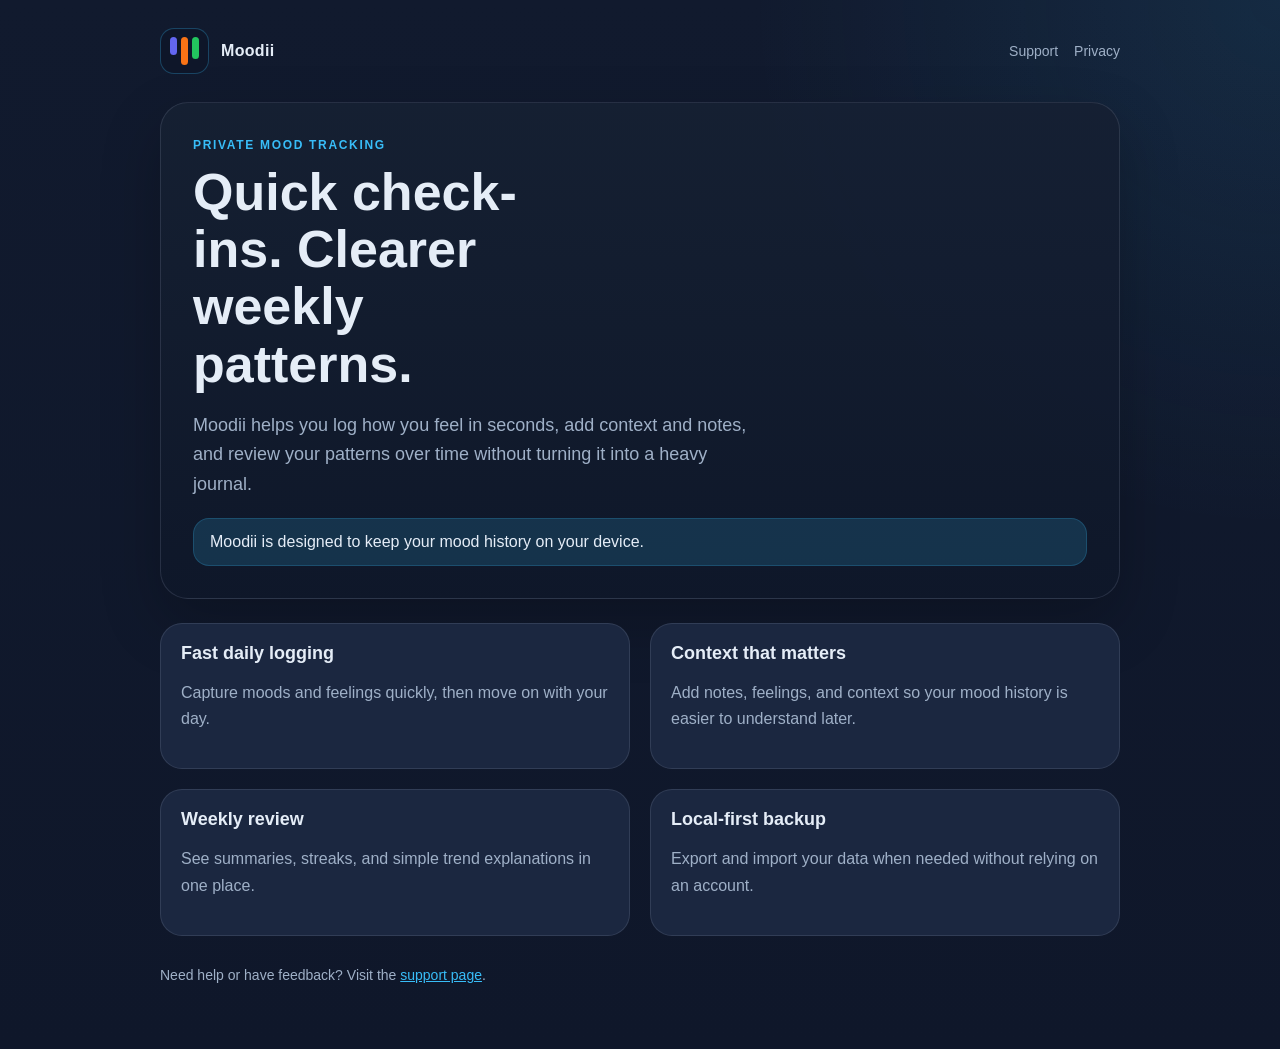
==== index.html @ 90ced203 "Initial Moodii site" ====
<!doctype html>
<html lang="en">
  <head>
    <meta charset="utf-8" />
    <meta name="viewport" content="width=device-width, initial-scale=1" />
    <title>Moodii</title>
    <meta
      name="description"
      content="Moodii is a private, local-first mood tracker for quick daily check-ins and weekly pattern review."
    />
    <link rel="stylesheet" href="./styles.css" />
  </head>
  <body>
    <main class="shell">
      <nav class="nav">
        <a class="brand" href="./index.html">
          <span class="mark" aria-hidden="true">
            <span class="mark-bar low"></span>
            <span class="mark-bar up"></span>
            <span class="mark-bar calm"></span>
          </span>
          Moodii
        </a>
        <div class="nav-links">
          <a href="./support.html">Support</a>
          <a href="./privacy.html">Privacy</a>
        </div>
      </nav>

      <section class="hero">
        <span class="eyebrow">Private mood tracking</span>
        <h1>Quick check-ins. Clearer weekly patterns.</h1>
        <p class="lead">
          Moodii helps you log how you feel in seconds, add context and notes,
          and review your patterns over time without turning it into a heavy
          journal.
        </p>
        <div class="note">
          Moodii is designed to keep your mood history on your device.
        </div>
      </section>

      <section class="grid">
        <article class="card">
          <h3>Fast daily logging</h3>
          <p>
            Capture moods and feelings quickly, then move on with your day.
          </p>
        </article>
        <article class="card">
          <h3>Context that matters</h3>
          <p>
            Add notes, feelings, and context so your mood history is easier to
            understand later.
          </p>
        </article>
        <article class="card">
          <h3>Weekly review</h3>
          <p>
            See summaries, streaks, and simple trend explanations in one place.
          </p>
        </article>
        <article class="card">
          <h3>Local-first backup</h3>
          <p>
            Export and import your data when needed without relying on an
            account.
          </p>
        </article>
      </section>

      <p class="footer">
        Need help or have feedback? Visit the
        <a href="./support.html">support page</a>.
      </p>
    </main>
  </body>
</html>
---- styles.css ----
:root {
  --bg: #0f172a;
  --panel: #162033;
  --panel-soft: #1b2740;
  --text: #e5edf7;
  --muted: #9fb0c7;
  --line: rgba(148, 163, 184, 0.18);
  --accent: #38bdf8;
  --accent-soft: rgba(56, 189, 248, 0.16);
  --up: #f97316;
  --calm: #22c55e;
  --low: #6366f1;
}

* {
  box-sizing: border-box;
}

html {
  background: var(--bg);
}

body {
  margin: 0;
  font-family:
    -apple-system, BlinkMacSystemFont, "Segoe UI", sans-serif;
  background:
    radial-gradient(circle at top right, rgba(56, 189, 248, 0.1), transparent 32%),
    linear-gradient(180deg, #111a2e 0%, var(--bg) 100%);
  color: var(--text);
}

a {
  color: var(--accent);
}

.shell {
  width: min(960px, calc(100% - 32px));
  margin: 0 auto;
  padding: 28px 0 48px;
}

.nav {
  display: flex;
  justify-content: space-between;
  align-items: center;
  gap: 16px;
  margin-bottom: 28px;
}

.brand {
  display: inline-flex;
  align-items: center;
  gap: 12px;
  color: var(--text);
  text-decoration: none;
  font-weight: 700;
  letter-spacing: 0.02em;
}

.mark {
  display: inline-flex;
  gap: 4px;
  padding: 8px 9px;
  border-radius: 14px;
  border: 1px solid rgba(56, 189, 248, 0.28);
  background: rgba(15, 23, 42, 0.9);
}

.mark-bar {
  width: 7px;
  border-radius: 999px;
}

.mark-bar.low {
  height: 18px;
  background: var(--low);
}

.mark-bar.up {
  height: 28px;
  background: var(--up);
}

.mark-bar.calm {
  height: 22px;
  background: var(--calm);
}

.nav-links {
  display: flex;
  gap: 16px;
  flex-wrap: wrap;
}

.nav-links a {
  color: var(--muted);
  text-decoration: none;
  font-size: 14px;
}

.nav-links a:hover {
  color: var(--text);
}

.hero,
.panel {
  background: linear-gradient(180deg, rgba(22, 32, 51, 0.96), rgba(15, 23, 42, 0.96));
  border: 1px solid var(--line);
  border-radius: 28px;
  box-shadow: 0 24px 60px rgba(0, 0, 0, 0.22);
}

.hero {
  padding: 32px;
  margin-bottom: 24px;
}

.panel {
  padding: 28px;
  margin-bottom: 20px;
}

.eyebrow {
  display: inline-block;
  margin-bottom: 12px;
  font-size: 12px;
  font-weight: 700;
  letter-spacing: 0.14em;
  text-transform: uppercase;
  color: var(--accent);
}

h1,
h2,
h3 {
  margin: 0 0 12px;
  line-height: 1.1;
}

h1 {
  font-size: clamp(32px, 5vw, 52px);
  max-width: 12ch;
}

h2 {
  font-size: clamp(24px, 3vw, 32px);
}

h3 {
  font-size: 18px;
}

p,
li {
  color: var(--muted);
  line-height: 1.65;
  font-size: 16px;
}

.lead {
  max-width: 56ch;
  font-size: 18px;
}

.grid {
  display: grid;
  grid-template-columns: repeat(2, minmax(0, 1fr));
  gap: 20px;
}

.card {
  padding: 20px;
  border-radius: 22px;
  background: var(--panel-soft);
  border: 1px solid var(--line);
}

.card strong {
  color: var(--text);
}

.note {
  padding: 14px 16px;
  border-radius: 16px;
  background: var(--accent-soft);
  color: var(--text);
  border: 1px solid rgba(56, 189, 248, 0.2);
}

.footer {
  margin-top: 28px;
  color: var(--muted);
  font-size: 14px;
}

.list {
  padding-left: 18px;
}

.list li + li {
  margin-top: 8px;
}

.compact p {
  margin: 0 0 12px;
}

@media (max-width: 720px) {
  .shell {
    width: min(100% - 24px, 960px);
    padding-top: 20px;
  }

  .nav {
    align-items: flex-start;
    flex-direction: column;
  }

  .grid {
    grid-template-columns: 1fr;
  }

  .hero,
  .panel {
    padding: 22px;
    border-radius: 22px;
  }
}
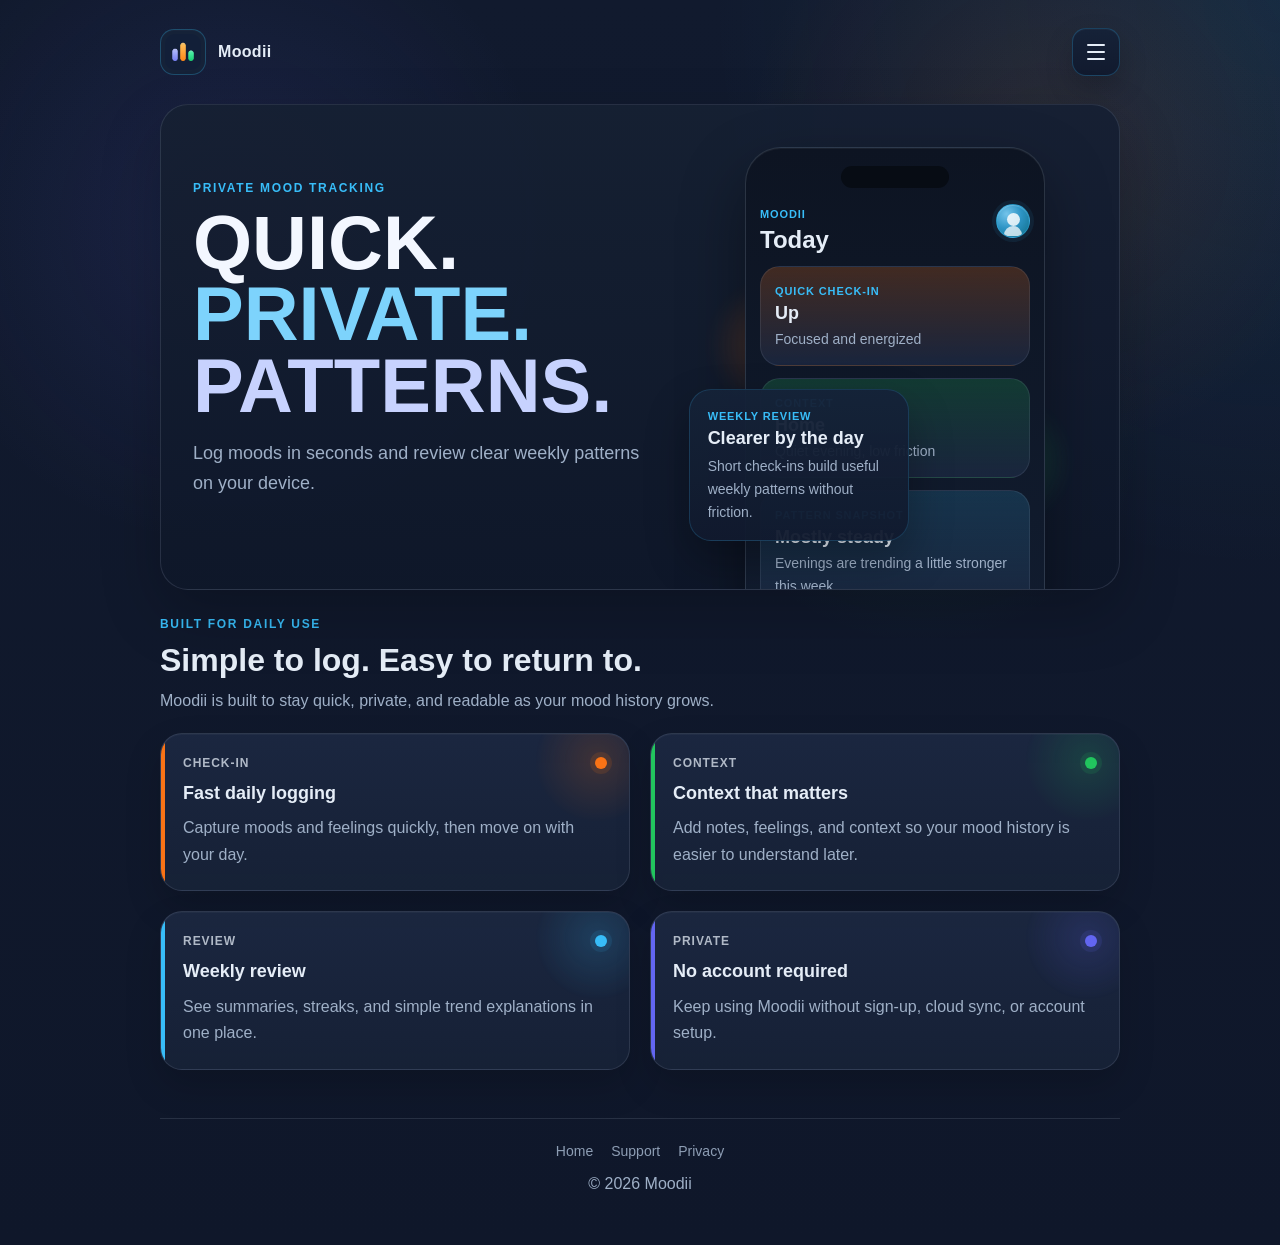
==== commit 22802835: "Update Moodii public site" ====
--- a/index.html
+++ b/index.html
@@ -6,73 +6,165 @@
     <title>Moodii</title>
     <meta
       name="description"
-      content="Moodii is a private, local-first mood tracker for quick daily check-ins and weekly pattern review."
+      content="Moodii is a private mood tracker for quick check-ins and clear weekly patterns."
     />
+    <link rel="icon" type="image/svg+xml" href="./favicon.svg" />
+    <link rel="apple-touch-icon" href="./favicon.png" />
     <link rel="stylesheet" href="./styles.css" />
+    <script src="./nav.js" defer></script>
   </head>
   <body>
     <main class="shell">
       <nav class="nav">
         <a class="brand" href="./index.html">
-          <span class="mark" aria-hidden="true">
-            <span class="mark-bar low"></span>
-            <span class="mark-bar up"></span>
-            <span class="mark-bar calm"></span>
+          <span class="brand-logo-frame">
+            <img class="brand-logo" src="./logo.png" alt="Moodii logo" />
           </span>
           Moodii
         </a>
-        <div class="nav-links">
-          <a href="./support.html">Support</a>
-          <a href="./privacy.html">Privacy</a>
+        <div class="nav-menu">
+          <button
+            class="menu-button"
+            type="button"
+            aria-expanded="false"
+            aria-controls="site-menu"
+            aria-label="Open site menu"
+          >
+            <span></span>
+            <span></span>
+            <span></span>
+          </button>
+          <div class="menu-dropdown" id="site-menu" hidden>
+            <a href="./support.html">Support</a>
+            <a href="./privacy.html">Privacy</a>
+          </div>
         </div>
       </nav>
 
       <section class="hero">
-        <span class="eyebrow">Private mood tracking</span>
-        <h1>Quick check-ins. Clearer weekly patterns.</h1>
-        <p class="lead">
-          Moodii helps you log how you feel in seconds, add context and notes,
-          and review your patterns over time without turning it into a heavy
-          journal.
-        </p>
-        <div class="note">
-          Moodii is designed to keep your mood history on your device.
+        <div class="hero-grid">
+          <div class="hero-copy">
+            <span class="eyebrow">Private mood tracking</span>
+            <h1 class="stacked-headline">
+              <span class="headline-quick">QUICK.</span>
+              <span class="headline-private">PRIVATE.</span>
+              <span class="headline-patterns">PATTERNS.</span>
+            </h1>
+            <p class="lead">
+              Log moods in seconds and review clear weekly patterns on your
+              device.
+            </p>
+          </div>
+
+          <div class="hero-visual" aria-hidden="true">
+            <div class="hero-orb hero-orb-low"></div>
+            <div class="hero-orb hero-orb-up"></div>
+            <div class="hero-orb hero-orb-calm"></div>
+
+            <div class="device-frame">
+              <div class="device-notch"></div>
+              <div class="device-screen">
+                <div class="mock-header">
+                  <div>
+                    <span class="mock-kicker">Moodii</span>
+                    <strong class="mock-title">Today</strong>
+                  </div>
+                  <span class="mock-avatar"></span>
+                </div>
+
+                <div class="mock-card mock-entry mock-entry-up">
+                  <span class="mock-card-label">Quick check-in</span>
+                  <strong>Up</strong>
+                  <p>Focused and energized</p>
+                </div>
+
+                <div class="mock-card mock-entry mock-entry-calm">
+                  <span class="mock-card-label">Context</span>
+                  <strong>Home</strong>
+                  <p>Quiet evening, low friction</p>
+                </div>
+
+                <div class="mock-card mock-snapshot">
+                  <span class="mock-card-label">Pattern snapshot</span>
+                  <strong>Mostly steady</strong>
+                  <p>Evenings are trending a little stronger this week.</p>
+                </div>
+              </div>
+            </div>
+
+            <div class="floating-summary">
+              <span class="mock-card-label">Weekly review</span>
+              <strong>Clearer by the day</strong>
+              <p>Short check-ins build useful weekly patterns without friction.</p>
+            </div>
+          </div>
         </div>
       </section>
 
-      <section class="grid">
-        <article class="card">
-          <h3>Fast daily logging</h3>
+      <section class="feature-section">
+        <div class="section-intro">
+          <span class="eyebrow">Built for daily use</span>
+          <h2>Simple to log. Easy to return to.</h2>
           <p>
-            Capture moods and feelings quickly, then move on with your day.
+            Moodii is built to stay quick, private, and readable as your mood
+            history grows.
           </p>
-        </article>
-        <article class="card">
-          <h3>Context that matters</h3>
-          <p>
-            Add notes, feelings, and context so your mood history is easier to
-            understand later.
-          </p>
-        </article>
-        <article class="card">
-          <h3>Weekly review</h3>
-          <p>
-            See summaries, streaks, and simple trend explanations in one place.
-          </p>
-        </article>
-        <article class="card">
-          <h3>Local-first backup</h3>
-          <p>
-            Export and import your data when needed without relying on an
-            account.
-          </p>
-        </article>
+        </div>
+
+        <div class="grid">
+          <article class="card card-up">
+            <div class="card-head">
+              <span class="card-kicker">Check-in</span>
+              <span class="card-orb" aria-hidden="true"></span>
+            </div>
+            <h3>Fast daily logging</h3>
+            <p>
+              Capture moods and feelings quickly, then move on with your day.
+            </p>
+          </article>
+          <article class="card card-calm">
+            <div class="card-head">
+              <span class="card-kicker">Context</span>
+              <span class="card-orb" aria-hidden="true"></span>
+            </div>
+            <h3>Context that matters</h3>
+            <p>
+              Add notes, feelings, and context so your mood history is easier
+              to understand later.
+            </p>
+          </article>
+          <article class="card card-accent">
+            <div class="card-head">
+              <span class="card-kicker">Review</span>
+              <span class="card-orb" aria-hidden="true"></span>
+            </div>
+            <h3>Weekly review</h3>
+            <p>
+              See summaries, streaks, and simple trend explanations in one
+              place.
+            </p>
+          </article>
+          <article class="card card-low">
+            <div class="card-head">
+              <span class="card-kicker">Private</span>
+              <span class="card-orb" aria-hidden="true"></span>
+            </div>
+            <h3>No account required</h3>
+            <p>
+              Keep using Moodii without sign-up, cloud sync, or account setup.
+            </p>
+          </article>
+        </div>
       </section>
 
-      <p class="footer">
-        Need help or have feedback? Visit the
-        <a href="./support.html">support page</a>.
-      </p>
+      <footer class="footer">
+        <div class="footer-links">
+          <a href="./index.html">Home</a>
+          <a href="./support.html">Support</a>
+          <a href="./privacy.html">Privacy</a>
+        </div>
+        <p>© 2026 Moodii</p>
+      </footer>
     </main>
   </body>
 </html>
--- a/styles.css
+++ b/styles.css
@@ -18,13 +18,18 @@
 
 html {
   background: var(--bg);
+  min-height: 100%;
 }
 
 body {
   margin: 0;
+  min-height: 100vh;
   font-family:
     -apple-system, BlinkMacSystemFont, "Segoe UI", sans-serif;
   background:
+    radial-gradient(circle at 18% 18%, rgba(99, 102, 241, 0.12), transparent 22%),
+    radial-gradient(circle at 82% 12%, rgba(249, 115, 22, 0.1), transparent 20%),
+    radial-gradient(circle at 72% 34%, rgba(34, 197, 94, 0.08), transparent 18%),
     radial-gradient(circle at top right, rgba(56, 189, 248, 0.1), transparent 32%),
     linear-gradient(180deg, #111a2e 0%, var(--bg) 100%);
   color: var(--text);
@@ -38,6 +43,9 @@
   width: min(960px, calc(100% - 32px));
   margin: 0 auto;
   padding: 28px 0 48px;
+  min-height: 100vh;
+  display: flex;
+  flex-direction: column;
 }
 
 .nav {
@@ -58,49 +66,103 @@
   letter-spacing: 0.02em;
 }
 
-.mark {
+.brand-logo-frame {
+  width: 46px;
+  height: 46px;
   display: inline-flex;
-  gap: 4px;
-  padding: 8px 9px;
+  align-items: center;
+  justify-content: center;
   border-radius: 14px;
   border: 1px solid rgba(56, 189, 248, 0.28);
-  background: rgba(15, 23, 42, 0.9);
-}
-
-.mark-bar {
-  width: 7px;
+  background: #152238;
+  box-shadow: inset 0 1px 0 rgba(255, 255, 255, 0.02);
+}
+
+.brand-logo {
+  width: 36px;
+  height: 36px;
+  display: block;
+  border-radius: 10px;
+}
+
+.nav-menu {
+  position: relative;
+}
+
+.menu-button {
+  width: 48px;
+  height: 48px;
+  display: inline-flex;
+  flex-direction: column;
+  align-items: center;
+  justify-content: center;
+  gap: 5px;
+  padding: 0;
+  border: 1px solid rgba(56, 189, 248, 0.24);
+  border-radius: 14px;
+  background: linear-gradient(180deg, rgba(21, 34, 56, 0.96), rgba(17, 26, 46, 0.96));
+  box-shadow:
+    0 12px 28px rgba(0, 0, 0, 0.18),
+    inset 0 1px 0 rgba(255, 255, 255, 0.03);
+  cursor: pointer;
+}
+
+.menu-button span {
+  width: 18px;
+  height: 2px;
   border-radius: 999px;
-}
-
-.mark-bar.low {
-  height: 18px;
-  background: var(--low);
-}
-
-.mark-bar.up {
-  height: 28px;
-  background: var(--up);
-}
-
-.mark-bar.calm {
-  height: 22px;
-  background: var(--calm);
-}
-
-.nav-links {
-  display: flex;
-  gap: 16px;
-  flex-wrap: wrap;
-}
-
-.nav-links a {
-  color: var(--muted);
+  background: var(--text);
+  transition:
+    transform 0.18s ease,
+    opacity 0.18s ease,
+    background 0.18s ease;
+}
+
+.menu-button:hover span,
+.menu-button[aria-expanded="true"] span {
+  background: var(--accent);
+}
+
+.menu-button[aria-expanded="true"] span:nth-child(1) {
+  transform: translateY(7px) rotate(45deg);
+}
+
+.menu-button[aria-expanded="true"] span:nth-child(2) {
+  opacity: 0;
+}
+
+.menu-button[aria-expanded="true"] span:nth-child(3) {
+  transform: translateY(-7px) rotate(-45deg);
+}
+
+.menu-dropdown {
+  position: absolute;
+  top: calc(100% + 10px);
+  right: 0;
+  min-width: 190px;
+  padding: 10px;
+  border-radius: 18px;
+  border: 1px solid rgba(148, 163, 184, 0.18);
+  background: linear-gradient(180deg, rgba(21, 34, 56, 0.98), rgba(17, 26, 46, 0.98));
+  box-shadow: 0 24px 48px rgba(0, 0, 0, 0.28);
+  z-index: 20;
+}
+
+.menu-dropdown[hidden] {
+  display: none;
+}
+
+.menu-dropdown a {
+  display: block;
+  padding: 12px 14px;
+  border-radius: 12px;
+  color: var(--text);
   text-decoration: none;
-  font-size: 14px;
-}
-
-.nav-links a:hover {
-  color: var(--text);
+}
+
+.menu-dropdown a:hover {
+  background: rgba(56, 189, 248, 0.1);
+  color: var(--accent);
 }
 
 .hero,
@@ -114,6 +176,8 @@
 .hero {
   padding: 32px;
   margin-bottom: 24px;
+  overflow: hidden;
+  position: relative;
 }
 
 .panel {
@@ -139,8 +203,25 @@
 }
 
 h1 {
-  font-size: clamp(32px, 5vw, 52px);
+  font-size: clamp(44px, 7vw, 76px);
   max-width: 12ch;
+  line-height: 0.94;
+}
+
+.stacked-headline span {
+  display: block;
+}
+
+.headline-quick {
+  color: #f3f7ff;
+}
+
+.headline-private {
+  color: #7dd3fc;
+}
+
+.headline-patterns {
+  color: #c7d2fe;
 }
 
 h2 {
@@ -163,35 +244,370 @@
   font-size: 18px;
 }
 
+.hero-grid {
+  display: grid;
+  grid-template-columns: minmax(0, 1.08fr) minmax(300px, 0.92fr);
+  gap: 28px;
+  align-items: center;
+}
+
+.hero-copy {
+  position: relative;
+  z-index: 1;
+}
+
+.hero-visual {
+  position: relative;
+  min-height: 420px;
+}
+
+.hero-orb {
+  position: absolute;
+  border-radius: 999px;
+  filter: blur(8px);
+  opacity: 0.85;
+}
+
+.hero-orb-low {
+  top: 40px;
+  right: 48px;
+  width: 140px;
+  height: 140px;
+  background: radial-gradient(circle, rgba(99, 102, 241, 0.4), rgba(99, 102, 241, 0.02) 72%);
+}
+
+.hero-orb-up {
+  top: 148px;
+  left: 24px;
+  width: 120px;
+  height: 120px;
+  background: radial-gradient(circle, rgba(249, 115, 22, 0.3), rgba(249, 115, 22, 0.02) 72%);
+}
+
+.hero-orb-calm {
+  bottom: 38px;
+  right: 20px;
+  width: 116px;
+  height: 116px;
+  background: radial-gradient(circle, rgba(34, 197, 94, 0.28), rgba(34, 197, 94, 0.02) 72%);
+}
+
+.device-frame {
+  position: absolute;
+  right: 42px;
+  top: 10px;
+  width: 300px;
+  padding: 18px 14px 16px;
+  border-radius: 36px;
+  background: linear-gradient(180deg, #0d1422, #111c2f);
+  border: 1px solid rgba(148, 163, 184, 0.22);
+  box-shadow:
+    0 28px 64px rgba(0, 0, 0, 0.36),
+    inset 0 1px 0 rgba(255, 255, 255, 0.05);
+}
+
+.device-notch {
+  width: 108px;
+  height: 22px;
+  margin: 0 auto 16px;
+  border-radius: 999px;
+  background: rgba(7, 11, 19, 0.92);
+}
+
+.device-screen {
+  display: grid;
+  gap: 12px;
+}
+
+.mock-header {
+  display: flex;
+  justify-content: space-between;
+  align-items: flex-start;
+  gap: 12px;
+}
+
+.mock-kicker,
+.mock-card-label {
+  display: inline-block;
+  margin-bottom: 6px;
+  font-size: 11px;
+  font-weight: 700;
+  letter-spacing: 0.08em;
+  text-transform: uppercase;
+  color: var(--accent);
+}
+
+.mock-title {
+  display: block;
+  font-size: 24px;
+  color: var(--text);
+}
+
+.mock-avatar {
+  width: 34px;
+  height: 34px;
+  display: inline-flex;
+  align-items: center;
+  justify-content: center;
+  position: relative;
+  border-radius: 50%;
+  background: radial-gradient(circle at 30% 28%, rgba(125, 211, 252, 0.92), rgba(56, 189, 248, 0.76) 45%, rgba(14, 116, 144, 0.92) 100%);
+  border: 1px solid rgba(56, 189, 248, 0.3);
+  box-shadow:
+    inset 0 1px 0 rgba(255, 255, 255, 0.18),
+    0 0 0 4px rgba(56, 189, 248, 0.08);
+  overflow: hidden;
+}
+
+.mock-avatar::before {
+  content: "";
+  width: 13px;
+  height: 13px;
+  border-radius: 50%;
+  background: rgba(255, 255, 255, 0.82);
+  transform: translateY(-2px);
+}
+
+.mock-avatar::after {
+  content: "";
+  position: absolute;
+  width: 18px;
+  height: 10px;
+  border-radius: 999px 999px 10px 10px;
+  background: rgba(255, 255, 255, 0.72);
+  transform: translateY(10px);
+}
+
+.mock-card {
+  padding: 14px;
+  border-radius: 20px;
+  border: 1px solid rgba(148, 163, 184, 0.14);
+  background: rgba(27, 39, 64, 0.88);
+}
+
+.mock-card strong {
+  display: block;
+  margin-bottom: 4px;
+  font-size: 18px;
+  color: var(--text);
+}
+
+.mock-card p {
+  margin: 0;
+  font-size: 14px;
+}
+
+.mock-entry-up {
+  background: linear-gradient(180deg, rgba(249, 115, 22, 0.22), rgba(27, 39, 64, 0.86));
+}
+
+.mock-entry-calm {
+  background: linear-gradient(180deg, rgba(34, 197, 94, 0.2), rgba(27, 39, 64, 0.86));
+}
+
+.mock-snapshot {
+  background: linear-gradient(180deg, rgba(56, 189, 248, 0.16), rgba(27, 39, 64, 0.88));
+}
+
+.floating-summary {
+  position: absolute;
+  left: 0;
+  bottom: 16px;
+  width: 220px;
+  padding: 16px 18px;
+  border-radius: 22px;
+  background: linear-gradient(180deg, rgba(21, 34, 56, 0.96), rgba(17, 26, 46, 0.96));
+  border: 1px solid rgba(56, 189, 248, 0.18);
+  box-shadow: 0 20px 44px rgba(0, 0, 0, 0.28);
+}
+
+.floating-summary strong {
+  display: block;
+  margin-bottom: 6px;
+  font-size: 18px;
+}
+
+.floating-summary p {
+  margin: 0;
+  font-size: 14px;
+}
+
 .grid {
   display: grid;
   grid-template-columns: repeat(2, minmax(0, 1fr));
   gap: 20px;
+  margin-bottom: 24px;
+}
+
+.feature-section {
+  margin-bottom: 24px;
+}
+
+.section-intro {
+  margin-bottom: 18px;
+}
+
+.section-intro h2 {
+  margin-bottom: 10px;
+}
+
+.section-intro p {
+  max-width: 72ch;
+  margin: 0;
 }
 
 .card {
-  padding: 20px;
+  padding: 22px;
   border-radius: 22px;
-  background: var(--panel-soft);
+  background: linear-gradient(180deg, rgba(27, 39, 64, 0.98), rgba(23, 34, 55, 0.96));
   border: 1px solid var(--line);
+  position: relative;
+  overflow: hidden;
+  box-shadow:
+    0 16px 36px rgba(0, 0, 0, 0.16),
+    inset 0 1px 0 rgba(255, 255, 255, 0.03);
+}
+
+.card::before {
+  content: "";
+  position: absolute;
+  inset: 0 auto 0 0;
+  width: 4px;
+  border-radius: 22px 0 0 22px;
+  background: var(--accent);
+}
+
+.card::after {
+  content: "";
+  position: absolute;
+  top: -34px;
+  right: -28px;
+  width: 120px;
+  height: 120px;
+  border-radius: 50%;
+  opacity: 0.18;
+  filter: blur(2px);
+}
+
+.card-head {
+  display: flex;
+  align-items: center;
+  justify-content: space-between;
+  gap: 12px;
+  margin-bottom: 14px;
+}
+
+.card-kicker {
+  display: inline-block;
+  font-size: 12px;
+  font-weight: 700;
+  letter-spacing: 0.08em;
+  text-transform: uppercase;
+  color: rgba(229, 237, 247, 0.74);
+}
+
+.card-orb {
+  width: 12px;
+  height: 12px;
+  border-radius: 50%;
+  background: var(--accent);
+  box-shadow: 0 0 0 5px rgba(56, 189, 248, 0.1);
+}
+
+.card h3 {
+  margin-bottom: 12px;
+}
+
+.card p {
+  margin: 0;
+}
+
+.card-up::before {
+  background: var(--up);
+}
+
+.card-up::after {
+  background: radial-gradient(circle, rgba(249, 115, 22, 0.9), rgba(249, 115, 22, 0.04) 72%);
+}
+
+.card-up .card-orb {
+  background: var(--up);
+  box-shadow: 0 0 0 5px rgba(249, 115, 22, 0.12);
+}
+
+.card-calm::before {
+  background: var(--calm);
+}
+
+.card-calm::after {
+  background: radial-gradient(circle, rgba(34, 197, 94, 0.9), rgba(34, 197, 94, 0.04) 72%);
+}
+
+.card-calm .card-orb {
+  background: var(--calm);
+  box-shadow: 0 0 0 5px rgba(34, 197, 94, 0.12);
+}
+
+.card-accent::after {
+  background: radial-gradient(circle, rgba(56, 189, 248, 0.9), rgba(56, 189, 248, 0.04) 72%);
+}
+
+.card-low::before {
+  background: var(--low);
+}
+
+.card-low::after {
+  background: radial-gradient(circle, rgba(99, 102, 241, 0.9), rgba(99, 102, 241, 0.04) 72%);
+}
+
+.card-low .card-orb {
+  background: var(--low);
+  box-shadow: 0 0 0 5px rgba(99, 102, 241, 0.12);
 }
 
 .card strong {
   color: var(--text);
 }
 
-.note {
-  padding: 14px 16px;
-  border-radius: 16px;
-  background: var(--accent-soft);
-  color: var(--text);
-  border: 1px solid rgba(56, 189, 248, 0.2);
-}
-
 .footer {
-  margin-top: 28px;
+  margin-top: auto;
+  padding-top: 24px;
   color: var(--muted);
   font-size: 14px;
+  border-top: 1px solid var(--line);
+  text-align: center;
+}
+
+.footer p {
+  margin: 0;
+}
+
+.footer p + p {
+  margin-top: 8px;
+}
+
+.footer-links {
+  display: flex;
+  justify-content: center;
+  gap: 18px;
+  flex-wrap: wrap;
+  margin-bottom: 12px;
+}
+
+.footer-links a {
+  color: rgba(159, 176, 199, 0.88);
+  text-decoration: none;
+}
+
+.footer-links a:hover {
+  color: var(--text);
+}
+
+.page-note {
+  margin: 28px 0 18px;
+  color: var(--muted);
+  font-size: 14px;
+  text-align: center;
 }
 
 .list {
@@ -212,11 +628,6 @@
     padding-top: 20px;
   }
 
-  .nav {
-    align-items: flex-start;
-    flex-direction: column;
-  }
-
   .grid {
     grid-template-columns: 1fr;
   }
@@ -226,4 +637,72 @@
     padding: 22px;
     border-radius: 22px;
   }
-}
+
+  .hero {
+    max-height: 750px;
+  }
+
+  h1 {
+    font-size: clamp(40px, 13vw, 56px);
+    max-width: none;
+  }
+
+  .lead,
+  .section-intro p {
+    max-width: none;
+  }
+
+  .hero-grid {
+    grid-template-columns: 1fr;
+    display: grid;
+    gap: 20px;
+  }
+
+  .hero-visual {
+    min-height: 0;
+    padding-bottom: 18px;
+  }
+
+  .device-frame {
+    position: relative;
+    right: auto;
+    top: auto;
+    width: min(100%, 272px);
+    margin: 0 auto;
+    padding: 16px 12px 14px;
+    overflow: hidden;
+  }
+
+  .floating-summary {
+    position: absolute;
+    left: 8px;
+    top: 56%;
+    bottom: auto;
+    width: min(100%, 228px);
+    margin: 0;
+    transform: translateY(-50%);
+    z-index: 2;
+  }
+
+  .hero-orb-low {
+    top: 18px;
+    right: 18px;
+    width: 104px;
+    height: 104px;
+  }
+
+  .hero-orb-up {
+    top: 120px;
+    left: 8px;
+    width: 84px;
+    height: 84px;
+  }
+
+  .hero-orb-calm {
+    bottom: 26px;
+    right: 10px;
+    width: 84px;
+    height: 84px;
+  }
+
+}
